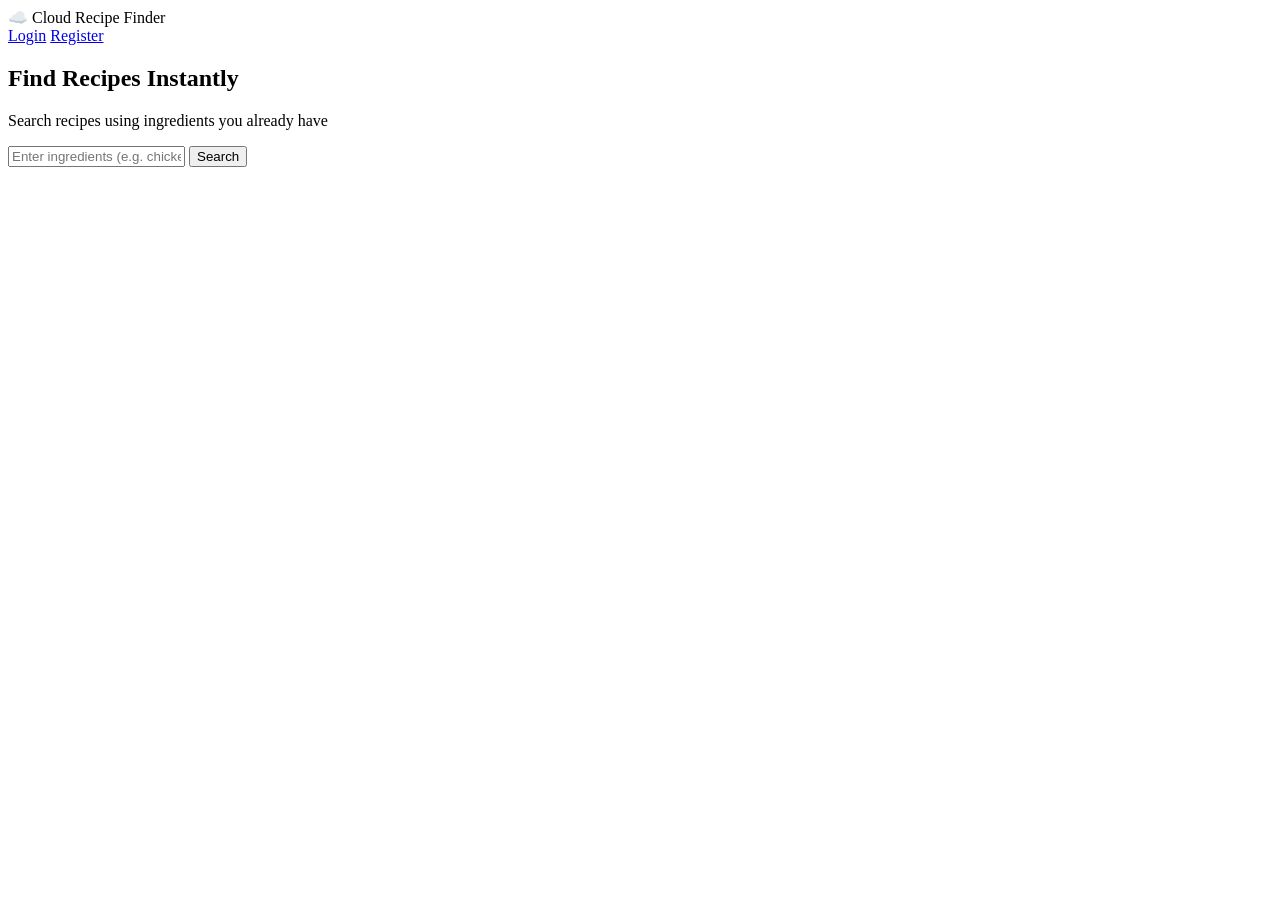
==== index.html @ e160d91d "initial commit" ====
<!DOCTYPE html>
<html lang="en">
<head>
    <meta charset="UTF-8">
    <title>Cloud Recipe Finder</title>
    <link rel="stylesheet" href="style.css">
</head>
<body>

<header>
    <div class="logo">☁️ Cloud Recipe Finder</div>
    <nav>
        <a href="login.html">Login</a>
        <a href="register.html">Register</a>
    </nav>
</header>

<section class="hero">
    <h1>Find Recipes Instantly</h1>
    <p>Search recipes using ingredients you already have</p>

    <div class="search-bar">
        <input type="text" placeholder="Enter ingredients (e.g. chicken, rice)">
        <button>Search</button>
    </div>
</section>

</body>
</html>
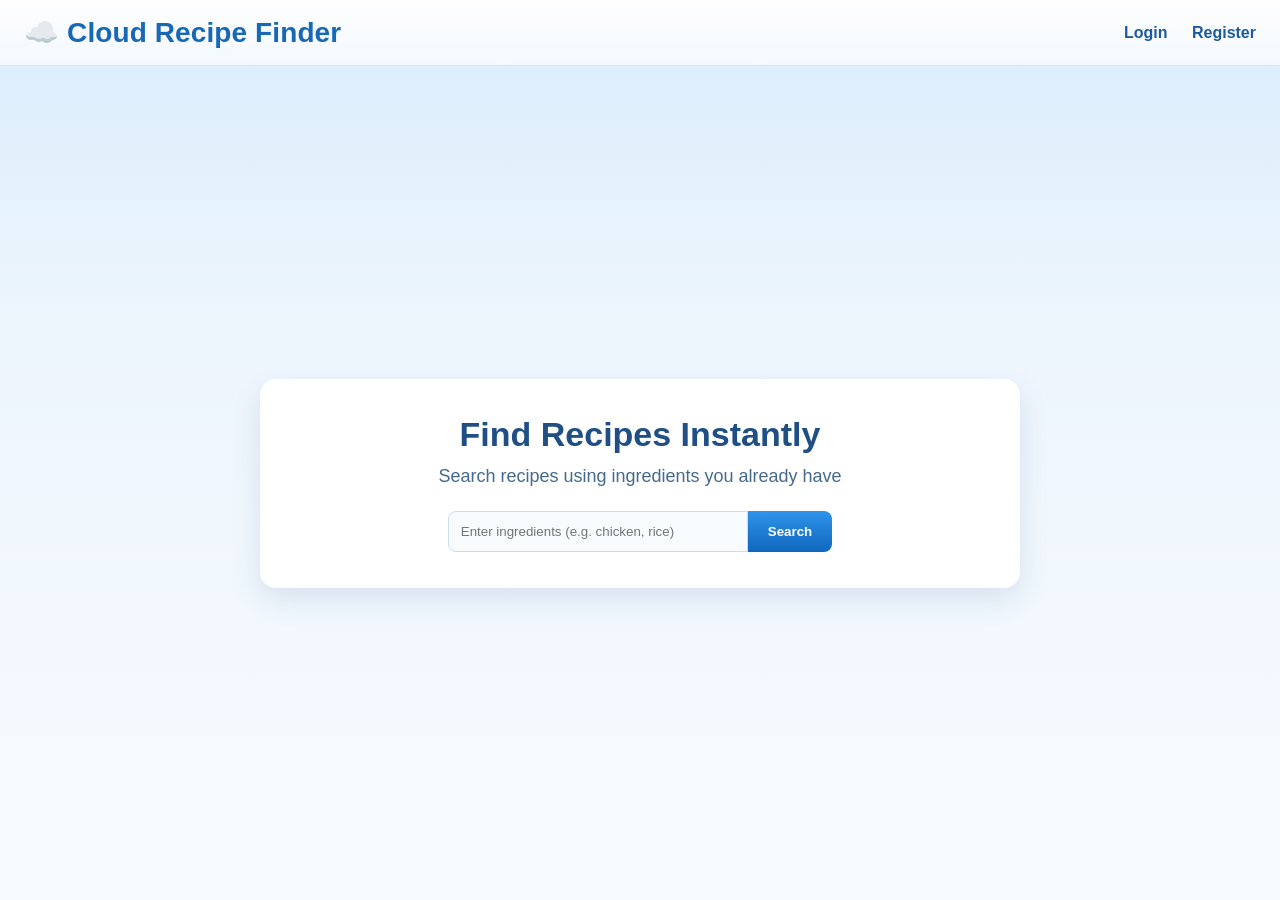
==== commit 00c6d3c8: "theme update" ====
--- a/index.html
+++ b/index.html
@@ -3,12 +3,15 @@
 <head>
     <meta charset="UTF-8">
     <title>Cloud Recipe Finder</title>
-    <link rel="stylesheet" href="style.css">
+    <link rel="stylesheet" href="styles.css">
 </head>
-<body>
+<body class="home-page">
 
-<header>
-    <div class="logo">☁️ Cloud Recipe Finder</div>
+<header class="app-header">
+    <div class="logo logo-brand">
+        <span class="logo-icon">☁️</span>
+        <span>Cloud Recipe Finder</span>
+    </div>
     <nav>
         <a href="login.html">Login</a>
         <a href="register.html">Register</a>
--- a/styles.css
+++ b/styles.css
@@ -0,0 +1,196 @@
+* {
+    margin: 0;
+    padding: 0;
+    box-sizing: border-box;
+    font-family: "Segoe UI", Arial, sans-serif;
+}
+
+body {
+    min-height: 100vh;
+    background: linear-gradient(180deg, #d9ecfc 0%, #edf5fd 35%, #f7fbff 100%);
+    color: #163b62;
+}
+
+/* HEADER */
+header {
+    display: flex;
+    justify-content: space-between;
+    align-items: center;
+    width: 100%;
+    padding: 16px 24px;
+    background: linear-gradient(180deg, #fefefe 0%, #f3f9ff 100%);
+    border-bottom: 1px solid #d7e7f7;
+}
+
+.logo {
+    font-size: 22px;
+    font-weight: bold;
+    color: #1660a7;
+}
+
+nav a {
+    margin-left: 20px;
+    text-decoration: none;
+    color: #1d5b9a;
+    font-weight: bold;
+}
+
+/* HERO */
+.hero {
+    text-align: center;
+    width: min(760px, 94vw);
+    margin: 22px auto 0;
+    background: #ffffff;
+    border-radius: 16px;
+    padding: 36px 26px;
+    box-shadow: 0 12px 30px rgba(22, 73, 124, 0.12);
+}
+
+.hero h1 {
+    font-size: 34px;
+    color: #1f4f84;
+}
+
+.hero p {
+    font-size: 18px;
+    margin: 12px 0 24px;
+    color: #466a8d;
+}
+
+.search-bar {
+    display: flex;
+    justify-content: center;
+}
+
+.search-bar input {
+    padding: 12px;
+    width: 300px;
+    border: 1px solid #c9ddf1;
+    border-radius: 8px 0 0 8px;
+    background: #f8fcff;
+}
+
+.search-bar button {
+    padding: 12px 20px;
+    border: none;
+    background: linear-gradient(180deg, #2f94ea 0%, #0f67bd 100%);
+    color: white;
+    border-radius: 0 8px 8px 0;
+    cursor: pointer;
+    font-weight: 600;
+}
+
+/* CARDS */
+.recipes, .categories {
+    padding: 40px;
+}
+
+.card-container {
+    display: flex;
+    gap: 20px;
+    flex-wrap: wrap;
+}
+
+.card {
+    background: white;
+    padding: 20px;
+    border-radius: 10px;
+    box-shadow: 0 2px 8px rgba(0,0,0,0.1);
+    flex: 1;
+    text-align: center;
+}
+
+.card.small {
+    max-width: 150px;
+}
+
+/* FORMS */
+.centered {
+    display: flex;
+    justify-content: center;
+    align-items: center;
+    min-height: 100vh;
+    padding: 24px;
+}
+
+.form-container {
+    background: white;
+    padding: 28px 26px 24px;
+    border-radius: 14px;
+    width: min(380px, 92vw);
+    box-shadow: 0 14px 28px rgba(20, 69, 116, 0.18);
+    border: 1px solid #dbe9f7;
+    text-align: center;
+}
+
+.form-container h1 {
+    margin-bottom: 18px;
+    color: #1f4f84;
+    font-size: 24px;
+}
+
+.form-container input {
+    width: 100%;
+    padding: 12px;
+    margin: 10px 0;
+    border-radius: 6px;
+    border: 1px solid #d0dfef;
+    background: #fbfdff;
+}
+
+.form-container button {
+    width: 100%;
+    padding: 12px;
+    margin-top: 10px;
+    background: linear-gradient(180deg, #2f94ea 0%, #0f67bd 100%);
+    color: white;
+    border: none;
+    border-radius: 8px;
+    cursor: pointer;
+    font-size: 20px;
+    line-height: 1.1;
+    font-weight: 700;
+}
+
+.options {
+    display: flex;
+    justify-content: space-between;
+    font-size: 12px;
+    margin: 4px 0 10px;
+    color: #587796;
+}
+
+.form-container a {
+    color: #1b63ac;
+    text-decoration: none;
+    font-weight: 600;
+}
+
+.logo-brand {
+    display: inline-flex;
+    align-items: center;
+    gap: 8px;
+    font-size: 28px;
+    font-weight: 700;
+    color: #1768b5;
+    letter-spacing: 0.1px;
+}
+
+.logo-icon {
+    filter: drop-shadow(0 1px 0 #ffffff);
+}
+
+.logo-form {
+    margin: 4px 0 14px;
+    font-size: 22px;
+}
+
+.home-page {
+    min-height: 100vh;
+    display: flex;
+    flex-direction: column;
+}
+
+.home-page .hero {
+    margin: auto auto;
+}
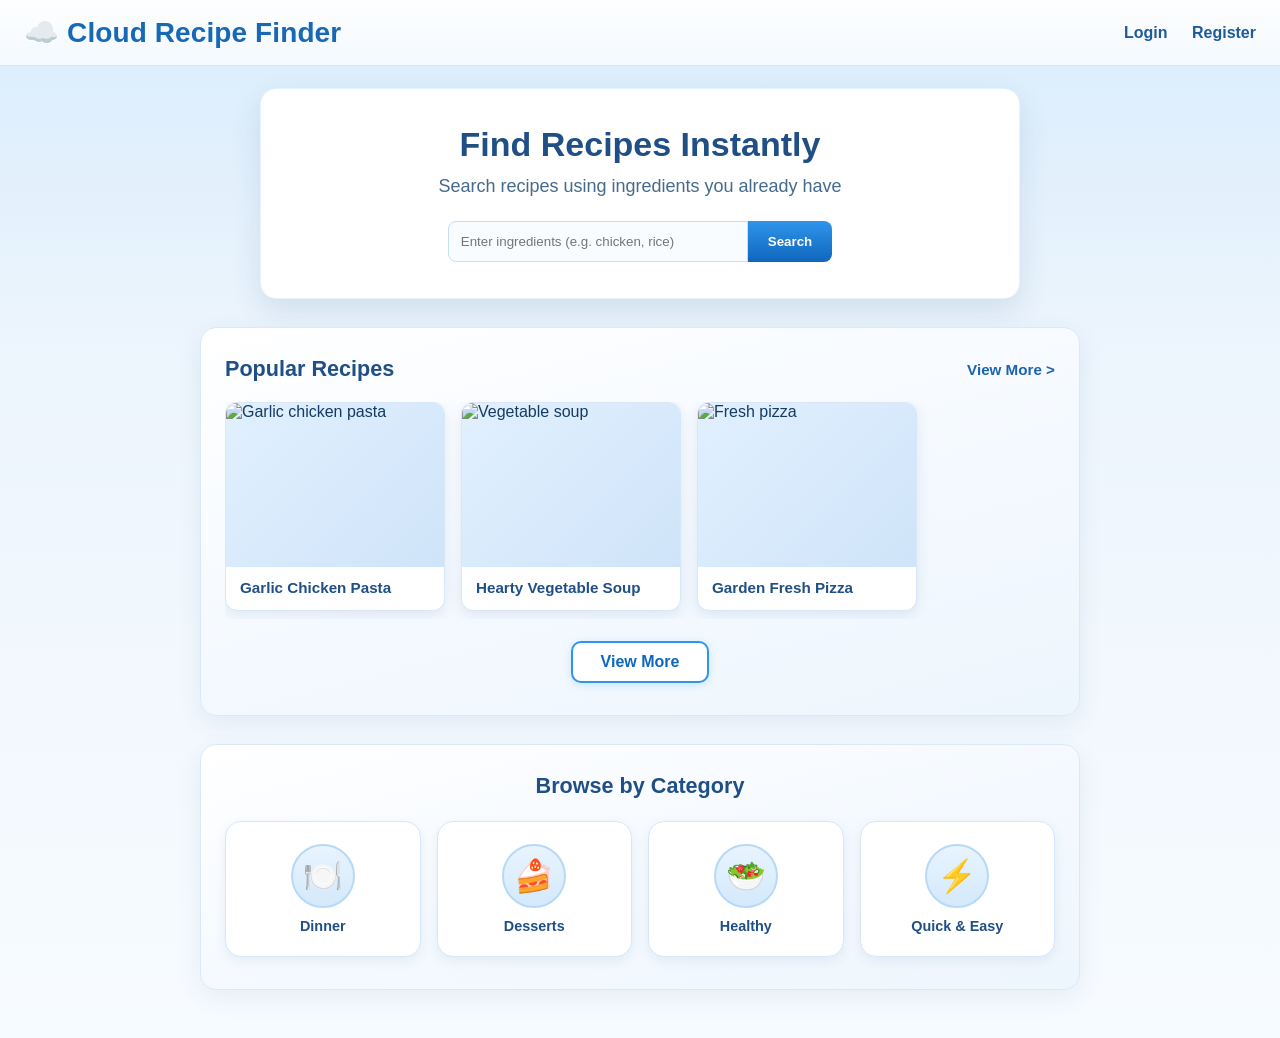
==== commit 8426b806: "Home Page Update" ====
--- a/index.html
+++ b/index.html
@@ -18,15 +18,69 @@
     </nav>
 </header>
 
-<section class="hero">
-    <h1>Find Recipes Instantly</h1>
-    <p>Search recipes using ingredients you already have</p>
+<main class="home-main">
+    <section class="hero">
+        <h1>Find Recipes Instantly</h1>
+        <p>Search recipes using ingredients you already have</p>
 
-    <div class="search-bar">
-        <input type="text" placeholder="Enter ingredients (e.g. chicken, rice)">
-        <button>Search</button>
-    </div>
-</section>
+        <div class="search-bar">
+            <input type="text" placeholder="Enter ingredients (e.g. chicken, rice)">
+            <button>Search</button>
+        </div>
+    </section>
+
+    <section class="popular-section" aria-labelledby="popular-heading">
+        <div class="section-head">
+            <h2 id="popular-heading">Popular Recipes</h2>
+            <a class="section-link" href="#">View More &gt;</a>
+        </div>
+        <div class="recipe-row">
+            <article class="recipe-card">
+                <div class="recipe-card-image">
+                    <img src="https://images.unsplash.com/photo-1563379926898-05f4575a45d8?w=400&h=240&fit=crop" alt="Garlic chicken pasta">
+                </div>
+                <h3 class="recipe-card-title">Garlic Chicken Pasta</h3>
+            </article>
+            <article class="recipe-card">
+                <div class="recipe-card-image">
+                    <img src="https://images.unsplash.com/photo-1547592166-23ac45744acd?w=400&h=240&fit=crop" alt="Vegetable soup">
+                </div>
+                <h3 class="recipe-card-title">Hearty Vegetable Soup</h3>
+            </article>
+            <article class="recipe-card">
+                <div class="recipe-card-image">
+                    <img src="https://images.unsplash.com/photo-1565299624946-b28f40a0ae38?w=400&h=240&fit=crop" alt="Fresh pizza">
+                </div>
+                <h3 class="recipe-card-title">Garden Fresh Pizza</h3>
+            </article>
+        </div>
+        <div class="section-cta">
+            <button type="button" class="btn-outline">View More</button>
+        </div>
+    </section>
+
+    <section class="browse-section" aria-labelledby="browse-heading">
+        <h2 id="browse-heading">Browse by Category</h2>
+        <div class="category-grid">
+            <a href="#" class="category-item">
+                <span class="category-icon" aria-hidden="true">🍽️</span>
+                <span class="category-label">Dinner</span>
+            </a>
+            <a href="#" class="category-item">
+                <span class="category-icon" aria-hidden="true">🍰</span>
+                <span class="category-label">Desserts</span>
+            </a>
+            <a href="#" class="category-item">
+                <span class="category-icon" aria-hidden="true">🥗</span>
+                <span class="category-label">Healthy</span>
+            </a>
+            <a href="#" class="category-item">
+                <span class="category-icon" aria-hidden="true">⚡</span>
+                <span class="category-label">Quick &amp; Easy</span>
+            </a>
+        </div>
+    </section>
+</main>
 
 </body>
 </html>
--- a/styles.css
+++ b/styles.css
@@ -35,15 +35,25 @@
     font-weight: bold;
 }
 
+/* HOME MAIN */
+.home-main {
+    width: 100%;
+    max-width: 920px;
+    margin: 0 auto;
+    padding: 0 20px 48px;
+    flex: 1;
+}
+
 /* HERO */
 .hero {
     text-align: center;
-    width: min(760px, 94vw);
+    width: min(760px, 100%);
     margin: 22px auto 0;
     background: #ffffff;
     border-radius: 16px;
     padding: 36px 26px;
     box-shadow: 0 12px 30px rgba(22, 73, 124, 0.12);
+    border: 1px solid #e8f2fb;
 }
 
 .hero h1 {
@@ -80,7 +90,7 @@
     font-weight: 600;
 }
 
-/* CARDS */
+/* CARDS (legacy) */
 .recipes, .categories {
     padding: 40px;
 }
@@ -102,6 +112,166 @@
 
 .card.small {
     max-width: 150px;
+}
+
+/* POPULAR & BROWSE SECTIONS */
+.popular-section,
+.browse-section {
+    margin-top: 28px;
+    padding: 28px 24px 32px;
+    background: linear-gradient(165deg, #ffffff 0%, #f4f9ff 55%, #eef6fd 100%);
+    border-radius: 16px;
+    border: 1px solid #dbe8f5;
+    box-shadow: 0 8px 24px rgba(22, 73, 124, 0.08);
+}
+
+.section-head {
+    display: flex;
+    align-items: center;
+    justify-content: space-between;
+    gap: 16px;
+    margin-bottom: 20px;
+}
+
+.section-head h2,
+.browse-section > h2 {
+    font-size: 1.35rem;
+    font-weight: 700;
+    color: #1f4f84;
+}
+
+.browse-section > h2 {
+    margin-bottom: 22px;
+    text-align: center;
+}
+
+.section-link {
+    font-size: 0.95rem;
+    font-weight: 600;
+    color: #1b63ac;
+    text-decoration: none;
+    white-space: nowrap;
+}
+
+.section-link:hover {
+    text-decoration: underline;
+}
+
+.recipe-row {
+    display: flex;
+    gap: 16px;
+    overflow-x: auto;
+    padding-bottom: 8px;
+    scroll-snap-type: x mandatory;
+    -webkit-overflow-scrolling: touch;
+}
+
+.recipe-card {
+    flex: 0 0 min(220px, 78vw);
+    scroll-snap-align: start;
+    background: #fff;
+    border-radius: 12px;
+    overflow: hidden;
+    border: 1px solid #d7e7f7;
+    box-shadow: 0 4px 14px rgba(22, 73, 124, 0.1);
+    text-align: left;
+}
+
+.recipe-card-image {
+    aspect-ratio: 4 / 3;
+    overflow: hidden;
+    background: linear-gradient(135deg, #e1f0ff 0%, #cfe4f9 100%);
+}
+
+.recipe-card-image img {
+    width: 100%;
+    height: 100%;
+    object-fit: cover;
+    display: block;
+}
+
+.recipe-card-title {
+    font-size: 0.95rem;
+    font-weight: 600;
+    color: #1f4f84;
+    padding: 12px 14px 14px;
+    margin: 0;
+}
+
+.section-cta {
+    text-align: center;
+    margin-top: 22px;
+}
+
+.btn-outline {
+    padding: 10px 28px;
+    border: 2px solid #2f94ea;
+    background: #fff;
+    color: #0f67bd;
+    border-radius: 10px;
+    font-size: 1rem;
+    font-weight: 700;
+    cursor: pointer;
+    box-shadow: 0 2px 8px rgba(47, 148, 234, 0.2);
+}
+
+.btn-outline:hover {
+    background: linear-gradient(180deg, #f0f7ff 0%, #e1f0ff 100%);
+}
+
+.category-grid {
+    display: grid;
+    grid-template-columns: repeat(2, 1fr);
+    gap: 16px;
+    max-width: 420px;
+    margin: 0 auto;
+}
+
+@media (min-width: 600px) {
+    .category-grid {
+        grid-template-columns: repeat(4, 1fr);
+        max-width: none;
+    }
+}
+
+.category-item {
+    display: flex;
+    flex-direction: column;
+    align-items: center;
+    justify-content: center;
+    gap: 10px;
+    padding: 22px 12px;
+    background: #fff;
+    border-radius: 16px;
+    border: 1px solid #d7e7f7;
+    text-decoration: none;
+    color: #1f4f84;
+    font-weight: 600;
+    font-size: 0.9rem;
+    box-shadow: 0 4px 12px rgba(22, 73, 124, 0.08);
+    transition: transform 0.15s ease, box-shadow 0.15s ease;
+}
+
+.category-item:hover {
+    transform: translateY(-2px);
+    box-shadow: 0 8px 18px rgba(22, 73, 124, 0.14);
+}
+
+.category-icon {
+    font-size: 2rem;
+    line-height: 1;
+    width: 64px;
+    height: 64px;
+    display: flex;
+    align-items: center;
+    justify-content: center;
+    background: linear-gradient(180deg, #e8f4ff 0%, #d4e9fb 100%);
+    border-radius: 50%;
+    border: 2px solid #b8d9f5;
+}
+
+.category-label {
+    text-align: center;
 }
 
 /* FORMS */
@@ -192,5 +362,5 @@
 }
 
 .home-page .hero {
-    margin: auto auto;
+    margin: 22px auto 0;
 }
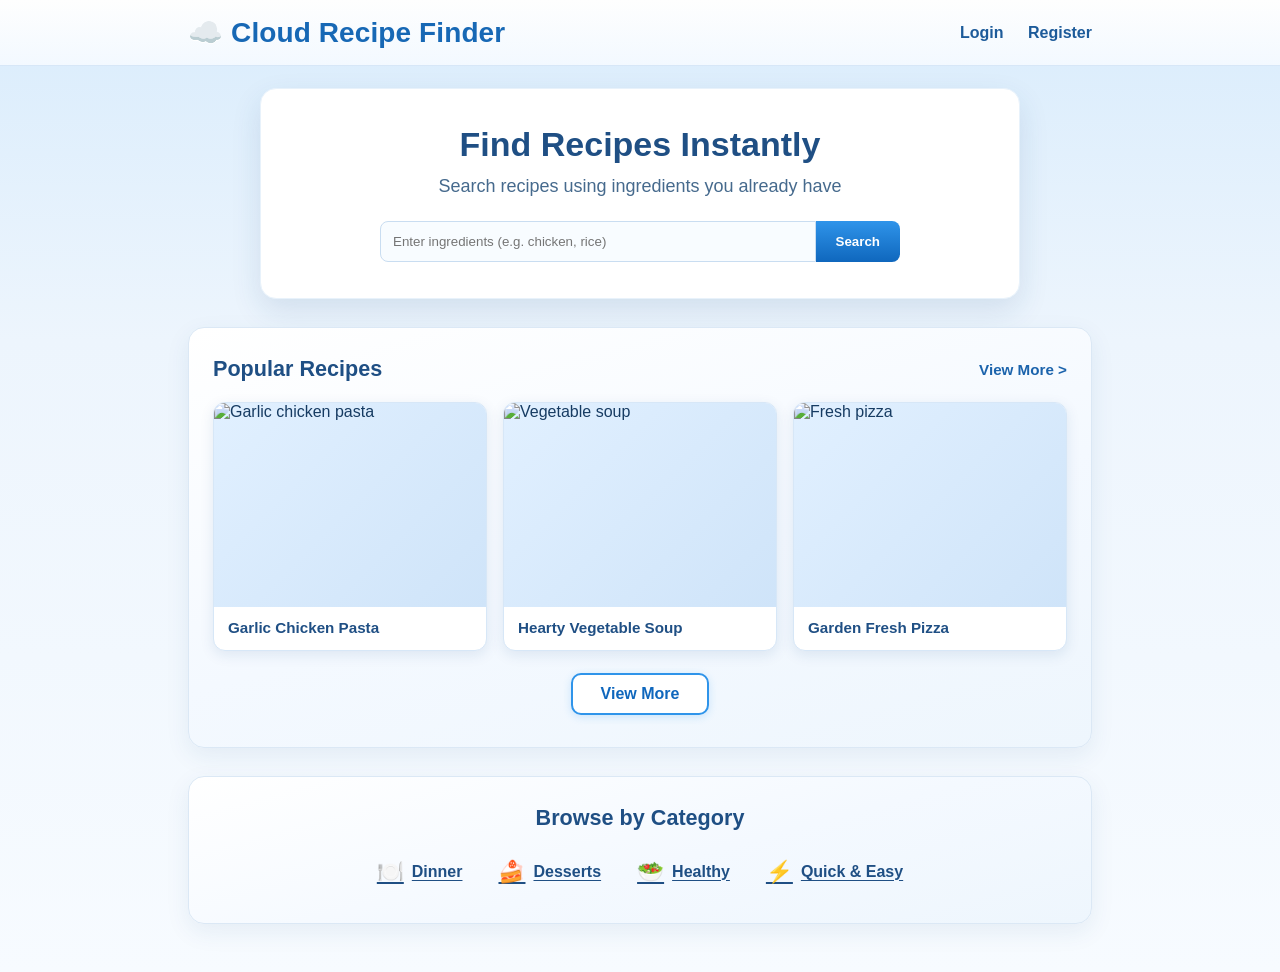
==== commit 77fd326e: "Update Homepage" ====
--- a/index.html
+++ b/index.html
@@ -2,20 +2,23 @@
 <html lang="en">
 <head>
     <meta charset="UTF-8">
+    <meta name="viewport" content="width=device-width, initial-scale=1">
     <title>Cloud Recipe Finder</title>
     <link rel="stylesheet" href="styles.css">
 </head>
 <body class="home-page">
 
 <header class="app-header">
-    <div class="logo logo-brand">
-        <span class="logo-icon">☁️</span>
-        <span>Cloud Recipe Finder</span>
+    <div class="header-inner">
+        <div class="logo logo-brand">
+            <span class="logo-icon">☁️</span>
+            <span>Cloud Recipe Finder</span>
+        </div>
+        <nav>
+            <a href="login.html">Login</a>
+            <a href="register.html">Register</a>
+        </nav>
     </div>
-    <nav>
-        <a href="login.html">Login</a>
-        <a href="register.html">Register</a>
-    </nav>
 </header>
 
 <main class="home-main">
--- a/styles.css
+++ b/styles.css
@@ -13,13 +13,21 @@
 
 /* HEADER */
 header {
-    display: flex;
-    justify-content: space-between;
-    align-items: center;
-    width: 100%;
-    padding: 16px 24px;
+    width: 100%;
     background: linear-gradient(180deg, #fefefe 0%, #f3f9ff 100%);
     border-bottom: 1px solid #d7e7f7;
+}
+
+.header-inner {
+    display: flex;
+    justify-content: space-between;
+    align-items: center;
+    width: 100%;
+    max-width: min(960px, 100%);
+    margin-left: auto;
+    margin-right: auto;
+    padding: 16px clamp(16px, 4vw, 28px);
+    box-sizing: border-box;
 }
 
 .logo {
@@ -38,17 +46,23 @@
 /* HOME MAIN */
 .home-main {
     width: 100%;
-    max-width: 920px;
-    margin: 0 auto;
-    padding: 0 20px 48px;
-    flex: 1;
+    max-width: min(960px, 100%);
+    margin-left: auto;
+    margin-right: auto;
+    padding: 0 clamp(16px, 4vw, 28px) 48px;
+    flex: 1 1 auto;
+    align-self: stretch;
+    display: block;
 }
 
 /* HERO */
 .hero {
     text-align: center;
-    width: min(760px, 100%);
+    width: 100%;
+    max-width: 760px;
     margin: 22px auto 0;
+    margin-left: auto;
+    margin-right: auto;
     background: #ffffff;
     border-radius: 16px;
     padding: 36px 26px;
@@ -70,11 +84,16 @@
 .search-bar {
     display: flex;
     justify-content: center;
+    flex-wrap: wrap;
+    max-width: 520px;
+    margin: 0 auto;
 }
 
 .search-bar input {
     padding: 12px;
-    width: 300px;
+    flex: 1 1 200px;
+    min-width: 0;
+    max-width: 100%;
     border: 1px solid #c9ddf1;
     border-radius: 8px 0 0 8px;
     background: #f8fcff;
@@ -82,6 +101,7 @@
 
 .search-bar button {
     padding: 12px 20px;
+    flex: 0 0 auto;
     border: none;
     background: linear-gradient(180deg, #2f94ea 0%, #0f67bd 100%);
     color: white;
@@ -117,7 +137,11 @@
 /* POPULAR & BROWSE SECTIONS */
 .popular-section,
 .browse-section {
+    width: 100%;
+    box-sizing: border-box;
     margin-top: 28px;
+    margin-left: auto;
+    margin-right: auto;
     padding: 28px 24px 32px;
     background: linear-gradient(165deg, #ffffff 0%, #f4f9ff 55%, #eef6fd 100%);
     border-radius: 16px;
@@ -129,8 +153,10 @@
     display: flex;
     align-items: center;
     justify-content: space-between;
-    gap: 16px;
+    flex-wrap: wrap;
+    gap: 12px 16px;
     margin-bottom: 20px;
+    width: 100%;
 }
 
 .section-head h2,
@@ -158,17 +184,17 @@
 }
 
 .recipe-row {
-    display: flex;
+    display: grid;
+    grid-template-columns: repeat(3, minmax(0, 1fr));
     gap: 16px;
-    overflow-x: auto;
-    padding-bottom: 8px;
-    scroll-snap-type: x mandatory;
-    -webkit-overflow-scrolling: touch;
+    width: 100%;
+    justify-items: stretch;
+    align-items: start;
 }
 
 .recipe-card {
-    flex: 0 0 min(220px, 78vw);
-    scroll-snap-align: start;
+    min-width: 0;
+    width: 100%;
     background: #fff;
     border-radius: 12px;
     overflow: hidden;
@@ -178,6 +204,7 @@
 }
 
 .recipe-card-image {
+    width: 100%;
     aspect-ratio: 4 / 3;
     overflow: hidden;
     background: linear-gradient(135deg, #e1f0ff 0%, #cfe4f9 100%);
@@ -220,58 +247,69 @@
 }
 
 .category-grid {
-    display: grid;
-    grid-template-columns: repeat(2, 1fr);
-    gap: 16px;
-    max-width: 420px;
+    display: flex;
+    flex-wrap: wrap;
+    justify-content: center;
+    align-items: center;
+    gap: 12px 28px;
+    width: 100%;
+    max-width: 720px;
     margin: 0 auto;
 }
 
-@media (min-width: 600px) {
-    .category-grid {
-        grid-template-columns: repeat(4, 1fr);
-        max-width: none;
-    }
-}
-
 .category-item {
-    display: flex;
-    flex-direction: column;
+    display: inline-flex;
+    flex-direction: row;
     align-items: center;
     justify-content: center;
-    gap: 10px;
-    padding: 22px 12px;
-    background: #fff;
-    border-radius: 16px;
-    border: 1px solid #d7e7f7;
-    text-decoration: none;
+    gap: 8px;
+    padding: 8px 4px;
+    background: transparent;
+    border-radius: 0;
+    border: none;
+    text-decoration: underline;
+    text-underline-offset: 3px;
     color: #1f4f84;
     font-weight: 600;
-    font-size: 0.9rem;
-    box-shadow: 0 4px 12px rgba(22, 73, 124, 0.08);
-    transition: transform 0.15s ease, box-shadow 0.15s ease;
+    font-size: 1rem;
+    box-shadow: none;
+    transition: color 0.15s ease;
 }
 
 .category-item:hover {
-    transform: translateY(-2px);
-    box-shadow: 0 8px 18px rgba(22, 73, 124, 0.14);
+    transform: none;
+    box-shadow: none;
+    color: #0f67bd;
 }
 
 .category-icon {
-    font-size: 2rem;
+    font-size: 1.35rem;
     line-height: 1;
-    width: 64px;
-    height: 64px;
-    display: flex;
-    align-items: center;
-    justify-content: center;
-    background: linear-gradient(180deg, #e8f4ff 0%, #d4e9fb 100%);
-    border-radius: 50%;
-    border: 2px solid #b8d9f5;
+    width: auto;
+    height: auto;
+    display: inline;
+    background: none;
+    border-radius: 0;
+    border: none;
 }
 
 .category-label {
     text-align: center;
+}
+
+@media (max-width: 700px) {
+    .recipe-row {
+        grid-template-columns: 1fr;
+        max-width: 400px;
+        margin-left: auto;
+        margin-right: auto;
+    }
+}
+
+@media (min-width: 701px) and (max-width: 900px) {
+    .recipe-row {
+        grid-template-columns: repeat(2, minmax(0, 1fr));
+    }
 }
 
 /* FORMS */
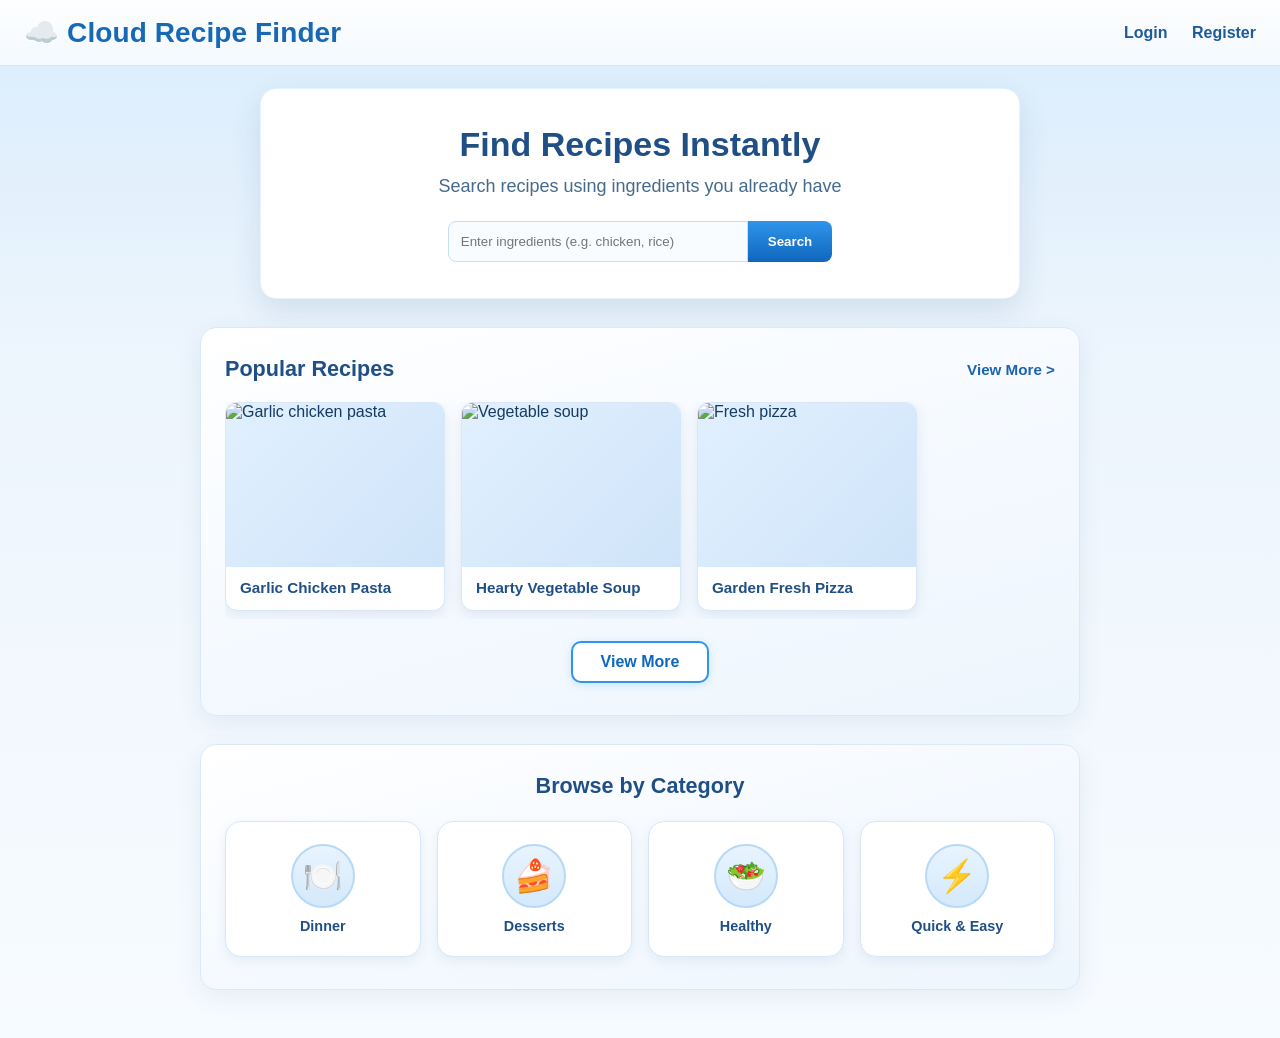
==== commit ebb4fd81: "Reverting" ====
--- a/index.html
+++ b/index.html
@@ -2,23 +2,21 @@
 <html lang="en">
 <head>
     <meta charset="UTF-8">
-    <meta name="viewport" content="width=device-width, initial-scale=1">
     <title>Cloud Recipe Finder</title>
-    <link rel="stylesheet" href="styles.css">
+    <!-- Deploy: place styles.css in this same directory as index.html on the server. -->
+    <link rel="stylesheet" href="styles.css" type="text/css">
 </head>
 <body class="home-page">
 
 <header class="app-header">
-    <div class="header-inner">
-        <div class="logo logo-brand">
-            <span class="logo-icon">☁️</span>
-            <span>Cloud Recipe Finder</span>
-        </div>
-        <nav>
-            <a href="login.html">Login</a>
-            <a href="register.html">Register</a>
-        </nav>
+    <div class="logo logo-brand">
+        <span class="logo-icon">☁️</span>
+        <span>Cloud Recipe Finder</span>
     </div>
+    <nav>
+        <a href="login.html">Login</a>
+        <a href="register.html">Register</a>
+    </nav>
 </header>
 
 <main class="home-main">
--- a/styles.css
+++ b/styles.css
@@ -13,21 +13,13 @@
 
 /* HEADER */
 header {
-    width: 100%;
+    display: flex;
+    justify-content: space-between;
+    align-items: center;
+    width: 100%;
+    padding: 16px 24px;
     background: linear-gradient(180deg, #fefefe 0%, #f3f9ff 100%);
     border-bottom: 1px solid #d7e7f7;
-}
-
-.header-inner {
-    display: flex;
-    justify-content: space-between;
-    align-items: center;
-    width: 100%;
-    max-width: min(960px, 100%);
-    margin-left: auto;
-    margin-right: auto;
-    padding: 16px clamp(16px, 4vw, 28px);
-    box-sizing: border-box;
 }
 
 .logo {
@@ -46,23 +38,17 @@
 /* HOME MAIN */
 .home-main {
     width: 100%;
-    max-width: min(960px, 100%);
-    margin-left: auto;
-    margin-right: auto;
-    padding: 0 clamp(16px, 4vw, 28px) 48px;
-    flex: 1 1 auto;
-    align-self: stretch;
-    display: block;
+    max-width: 920px;
+    margin: 0 auto;
+    padding: 0 20px 48px;
+    flex: 1;
 }
 
 /* HERO */
 .hero {
     text-align: center;
-    width: 100%;
-    max-width: 760px;
+    width: min(760px, 100%);
     margin: 22px auto 0;
-    margin-left: auto;
-    margin-right: auto;
     background: #ffffff;
     border-radius: 16px;
     padding: 36px 26px;
@@ -84,16 +70,11 @@
 .search-bar {
     display: flex;
     justify-content: center;
-    flex-wrap: wrap;
-    max-width: 520px;
-    margin: 0 auto;
 }
 
 .search-bar input {
     padding: 12px;
-    flex: 1 1 200px;
-    min-width: 0;
-    max-width: 100%;
+    width: 300px;
     border: 1px solid #c9ddf1;
     border-radius: 8px 0 0 8px;
     background: #f8fcff;
@@ -101,7 +82,6 @@
 
 .search-bar button {
     padding: 12px 20px;
-    flex: 0 0 auto;
     border: none;
     background: linear-gradient(180deg, #2f94ea 0%, #0f67bd 100%);
     color: white;
@@ -137,11 +117,7 @@
 /* POPULAR & BROWSE SECTIONS */
 .popular-section,
 .browse-section {
-    width: 100%;
-    box-sizing: border-box;
     margin-top: 28px;
-    margin-left: auto;
-    margin-right: auto;
     padding: 28px 24px 32px;
     background: linear-gradient(165deg, #ffffff 0%, #f4f9ff 55%, #eef6fd 100%);
     border-radius: 16px;
@@ -153,10 +129,8 @@
     display: flex;
     align-items: center;
     justify-content: space-between;
-    flex-wrap: wrap;
-    gap: 12px 16px;
+    gap: 16px;
     margin-bottom: 20px;
-    width: 100%;
 }
 
 .section-head h2,
@@ -184,17 +158,17 @@
 }
 
 .recipe-row {
-    display: grid;
-    grid-template-columns: repeat(3, minmax(0, 1fr));
+    display: flex;
     gap: 16px;
-    width: 100%;
-    justify-items: stretch;
-    align-items: start;
+    overflow-x: auto;
+    padding-bottom: 8px;
+    scroll-snap-type: x mandatory;
+    -webkit-overflow-scrolling: touch;
 }
 
 .recipe-card {
-    min-width: 0;
-    width: 100%;
+    flex: 0 0 min(220px, 78vw);
+    scroll-snap-align: start;
     background: #fff;
     border-radius: 12px;
     overflow: hidden;
@@ -204,7 +178,6 @@
 }
 
 .recipe-card-image {
-    width: 100%;
     aspect-ratio: 4 / 3;
     overflow: hidden;
     background: linear-gradient(135deg, #e1f0ff 0%, #cfe4f9 100%);
@@ -247,69 +220,58 @@
 }
 
 .category-grid {
-    display: flex;
-    flex-wrap: wrap;
+    display: grid;
+    grid-template-columns: repeat(2, 1fr);
+    gap: 16px;
+    max-width: 420px;
+    margin: 0 auto;
+}
+
+@media (min-width: 600px) {
+    .category-grid {
+        grid-template-columns: repeat(4, 1fr);
+        max-width: none;
+    }
+}
+
+.category-item {
+    display: flex;
+    flex-direction: column;
+    align-items: center;
     justify-content: center;
-    align-items: center;
-    gap: 12px 28px;
-    width: 100%;
-    max-width: 720px;
-    margin: 0 auto;
-}
-
-.category-item {
-    display: inline-flex;
-    flex-direction: row;
+    gap: 10px;
+    padding: 22px 12px;
+    background: #fff;
+    border-radius: 16px;
+    border: 1px solid #d7e7f7;
+    text-decoration: none;
+    color: #1f4f84;
+    font-weight: 600;
+    font-size: 0.9rem;
+    box-shadow: 0 4px 12px rgba(22, 73, 124, 0.08);
+    transition: transform 0.15s ease, box-shadow 0.15s ease;
+}
+
+.category-item:hover {
+    transform: translateY(-2px);
+    box-shadow: 0 8px 18px rgba(22, 73, 124, 0.14);
+}
+
+.category-icon {
+    font-size: 2rem;
+    line-height: 1;
+    width: 64px;
+    height: 64px;
+    display: flex;
     align-items: center;
     justify-content: center;
-    gap: 8px;
-    padding: 8px 4px;
-    background: transparent;
-    border-radius: 0;
-    border: none;
-    text-decoration: underline;
-    text-underline-offset: 3px;
-    color: #1f4f84;
-    font-weight: 600;
-    font-size: 1rem;
-    box-shadow: none;
-    transition: color 0.15s ease;
-}
-
-.category-item:hover {
-    transform: none;
-    box-shadow: none;
-    color: #0f67bd;
-}
-
-.category-icon {
-    font-size: 1.35rem;
-    line-height: 1;
-    width: auto;
-    height: auto;
-    display: inline;
-    background: none;
-    border-radius: 0;
-    border: none;
+    background: linear-gradient(180deg, #e8f4ff 0%, #d4e9fb 100%);
+    border-radius: 50%;
+    border: 2px solid #b8d9f5;
 }
 
 .category-label {
     text-align: center;
-}
-
-@media (max-width: 700px) {
-    .recipe-row {
-        grid-template-columns: 1fr;
-        max-width: 400px;
-        margin-left: auto;
-        margin-right: auto;
-    }
-}
-
-@media (min-width: 701px) and (max-width: 900px) {
-    .recipe-row {
-        grid-template-columns: repeat(2, minmax(0, 1fr));
-    }
 }
 
 /* FORMS */
